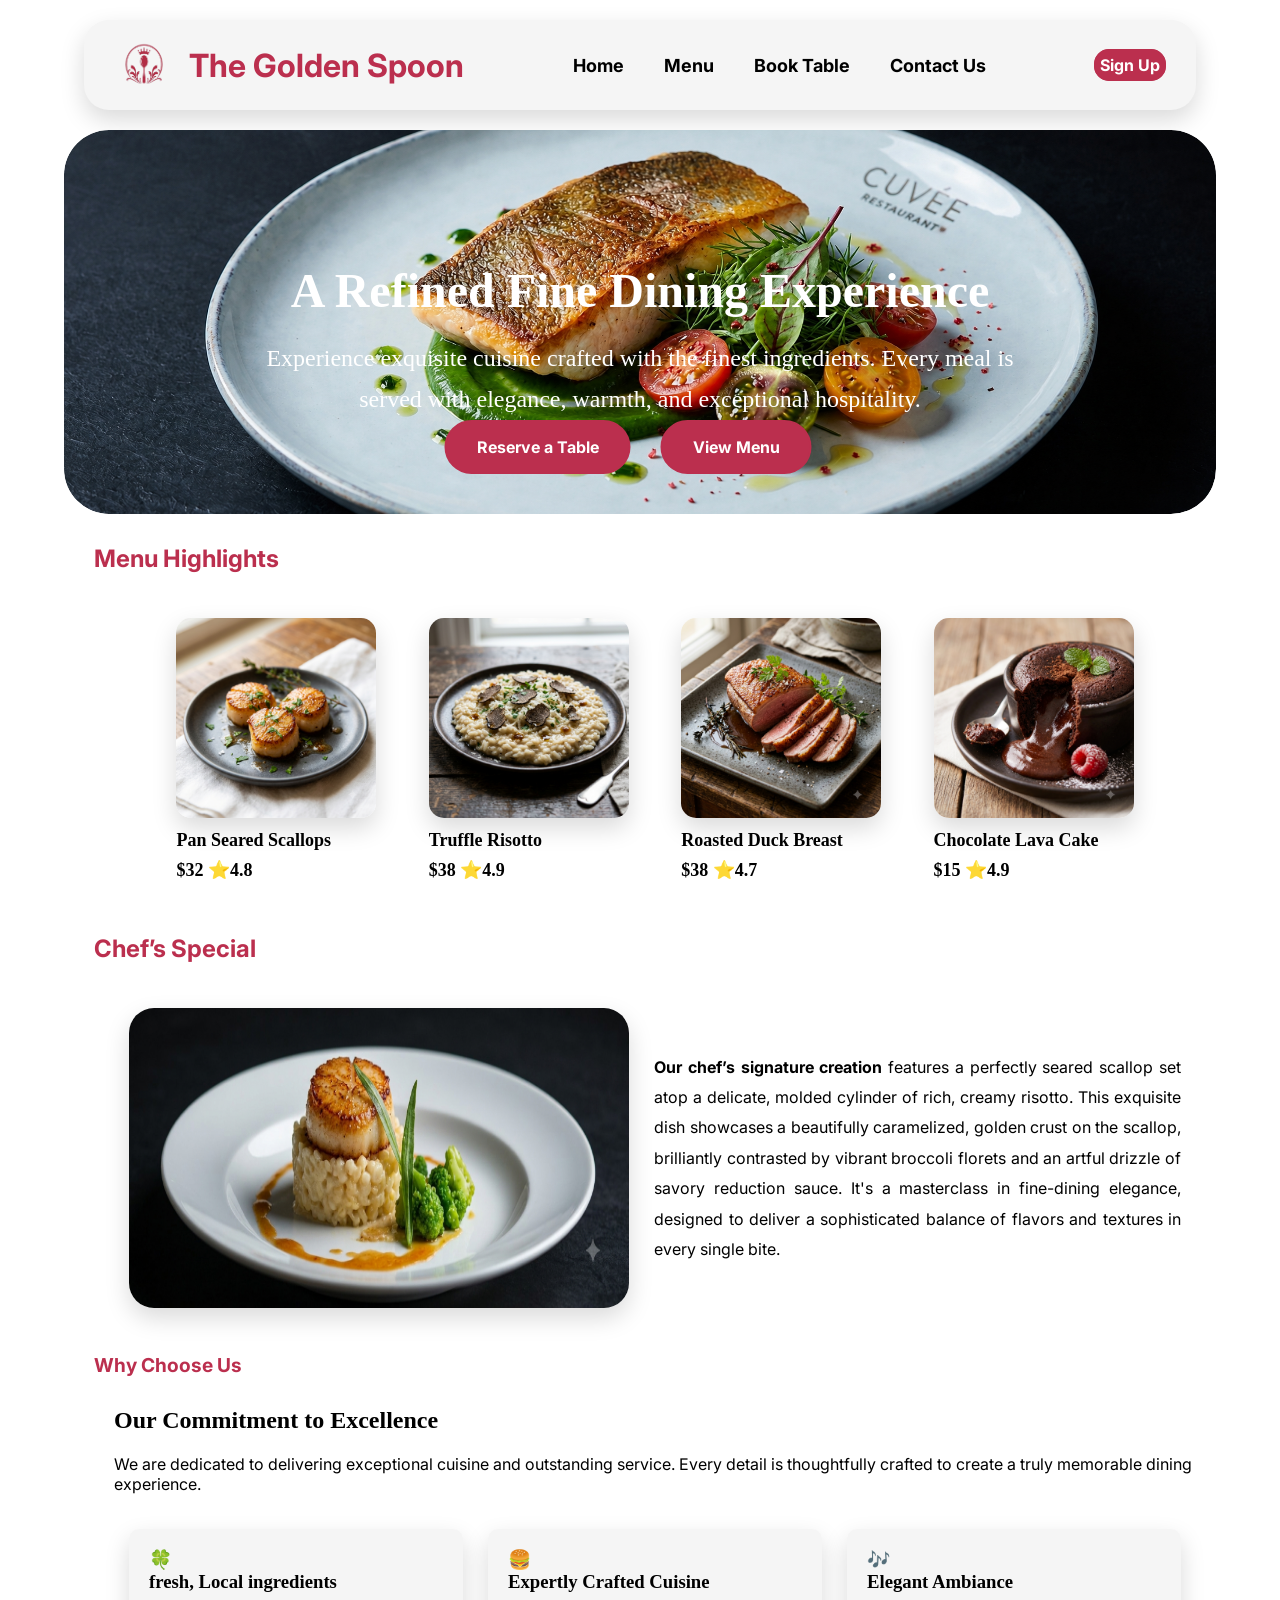
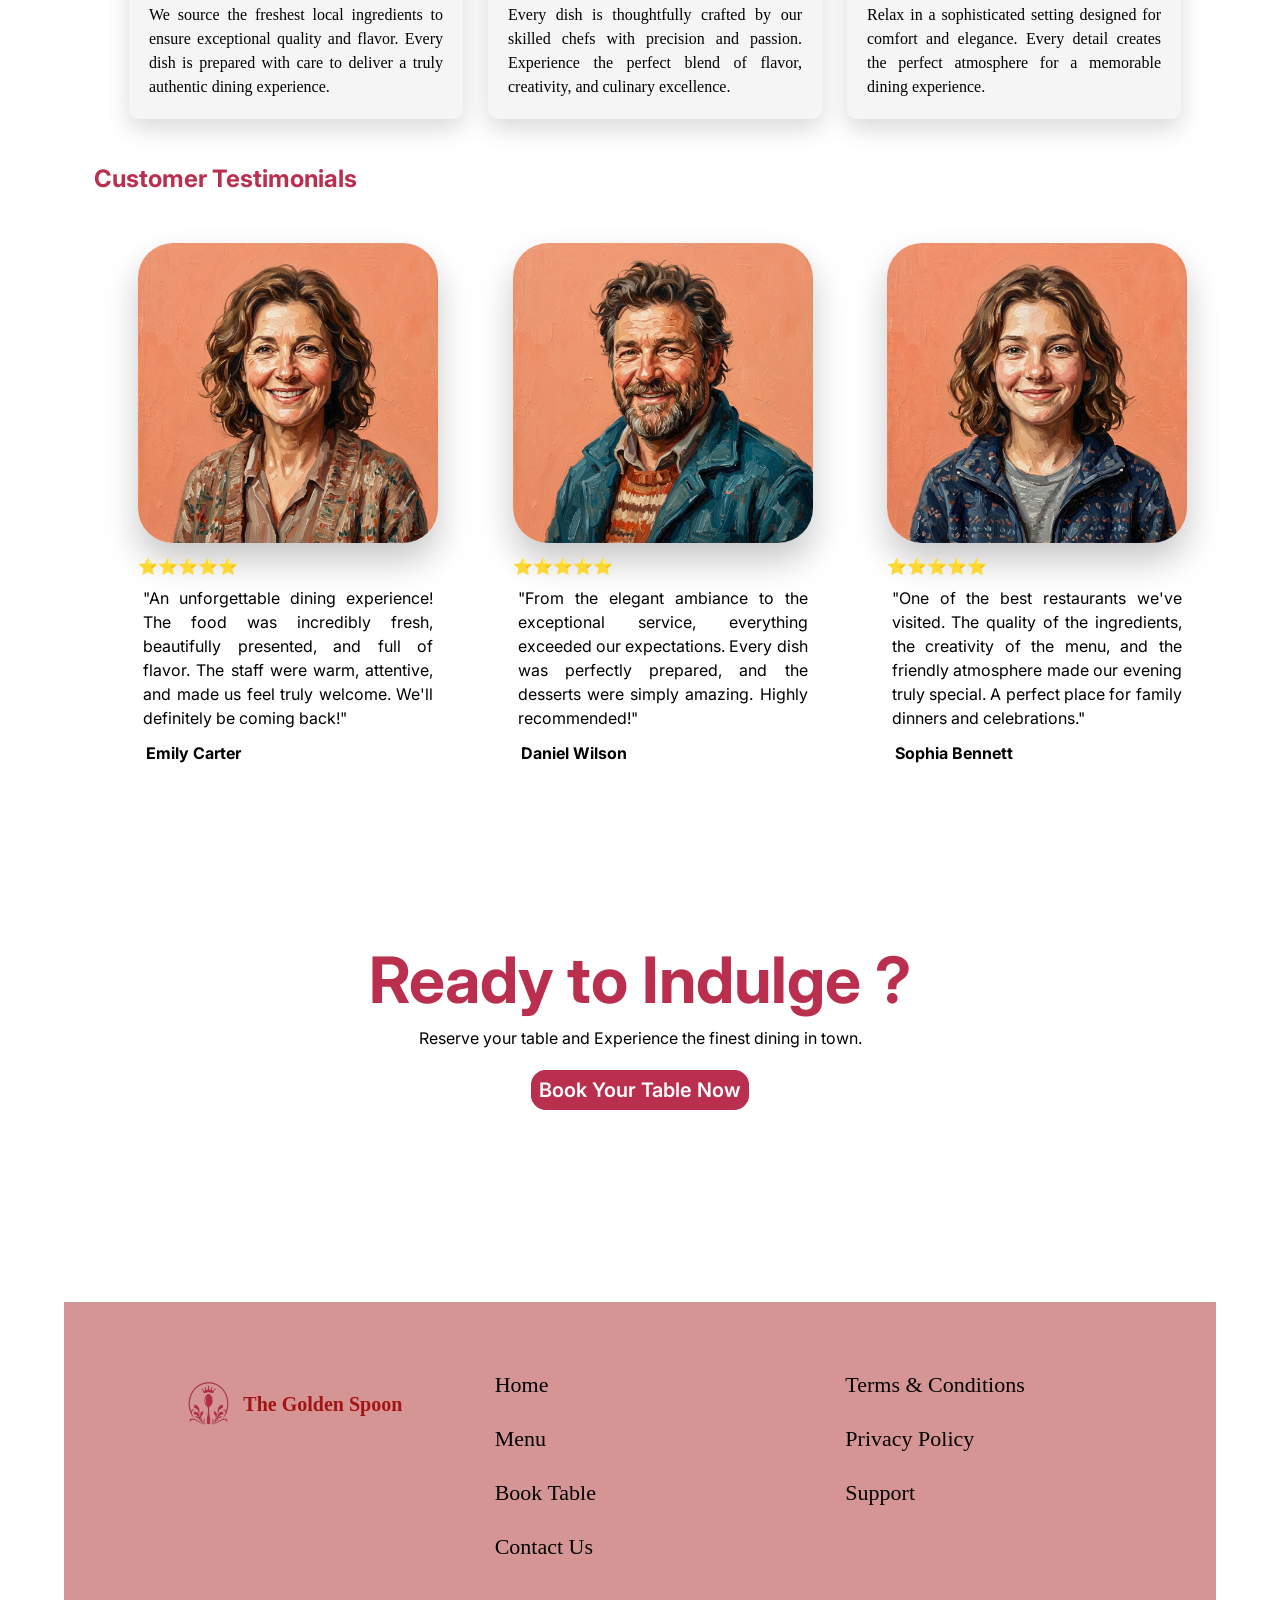
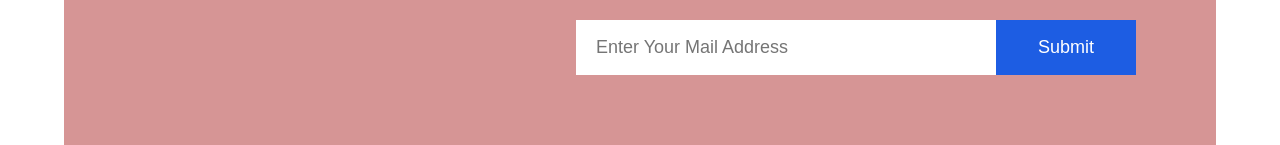
==== index.html @ 753dfe06 "Add files via upload" ====
<!DOCTYPE html>
<html lang="en">

<head>
    <meta charset="UTF-8">
    <meta name="viewport" content="width=device-width, initial-scale=1.0">
    <title>The Golden Spoon Restaurant</title>
    <!-- Tab Icon Link -->
    <link rel="icon" href="./Assessts/Images/IconTab2.png">
    <!-- Contact Page Style Sheet Link -->
    <link rel="stylesheet" href="./Assessts/Css Files/index.css">
</head>

<body>
    <Section>
        <div class="Navigation">
            <div class="logo">
                <img src="./Assessts/Images/Icon_Tab_2removedbg.png" alt="Restaurant icon">
                <h4>The Golden Spoon</h4>
            </div>
            <div class="navlinks">
                <a href="./Index.html">Home</a>
                <a href="./menu.html">Menu</a>
                <a href="./booktable.html">Book Table</a>
                <a href="./contact.html">Contact Us</a>
            </div>
            <div class="signup">
                <a href="./signup.html" id="Sign_up">Sign Up</a>
            </div>
        </div>
    </Section>
    <section>
        <div class="HomeImg">
            <div class="homeimg">
                <img src="/Assessts/Images/homeimagenew.png" alt="Home Screen Big Image">
            </div>
            <div class="homeimgtxt">
                <h1> A Refined Fine Dining Experience</h1>
                <p>Experience exquisite cuisine crafted with the finest ingredients.
                    Every meal is served with elegance, warmth, and exceptional hospitality.
                </p>
            </div>
            <div class="homeimgnav">
                <a href="./booktable.html">Reserve a Table</a>
                <a href="./menu.html">View Menu</a>
            </div>
        </div>
    </section>
    <section>
        <h1 class="menu_h1">Menu Highlights</h1>
        <div class="Menu_Highlights">
            <div class="menu-card">
                <img src="./Assessts/Images/pansearedscallops.png" alt="pan seared scallops">
                <h5>Pan Seared Scallops</h5>
                <h5>$32 ⭐4.8</h5>
            </div>
            <div class="menu-card">
                <img src="./Assessts/Images/trufflrisotto.png" alt="truffle risotto">
                <h5>Truffle Risotto</h5>
                <h5>$38 ⭐4.9</h5>
            </div>
            <div class="menu-card">
                <img src="./Assessts/Images/roastedduckbreast.png" alt="roasted duck breast">
                <h5>Roasted Duck Breast</h5>
                <h5>$38 ⭐4.7</h5>
            </div>
            <div class="menu-card">
                <img src="./Assessts/Images/chocolatelavacake.png" alt="chocolate lava cake">
                <h5>Chocolate Lava Cake</h5>
                <h5>$15 ⭐4.9</h5>
            </div>
        </div>
    </section>
    <section>
        <h1 class="Chef_spl">Chef’s Special</h1>
        <div class="chef_splimg">
            <img src="./Assessts/Images/Chefspl.png" alt="Chef Special Dish">
            <p>
                <b>Our chef’s signature creation </b> features a perfectly seared scallop set atop a delicate, molded
                cylinder
                of rich, creamy risotto. This exquisite dish showcases a beautifully caramelized, golden crust on the
                scallop, brilliantly contrasted by vibrant broccoli florets and an artful drizzle of savory reduction
                sauce. It's a masterclass in fine-dining elegance, designed to deliver a sophisticated balance of
                flavors and textures in every single bite.
            </p>
        </div>
    </section>
    <section>
        <h4 class="whychooseus_h4">Why Choose Us</h4>
        <h1 class="whychooseus_h1">Our Commitment to Excellence</h1>
        <p class="whychooseus_p">
            We are dedicated to delivering exceptional cuisine and outstanding service.
            Every detail is thoughtfully crafted to create a truly memorable dining experience.
        </p>
        <div class="About_Card">
            <div class="card">
                <h3>🍀<br>fresh, Local ingredients</h3>
                <p>
                    We source the freshest local ingredients to ensure exceptional quality and flavor.
                    Every dish is prepared with care to deliver a truly authentic dining experience.
                </p>
            </div>
            <div class="card">
                <h3>🍔<br>Expertly Crafted Cuisine</h3>
                <p>
                    Every dish is thoughtfully crafted by our skilled chefs with precision and passion.
                    Experience the perfect blend of flavor, creativity, and culinary excellence.
                </p>
            </div>
            <div class="card">
                <h3>🎶<br>Elegant Ambiance</h3>
                <p>
                    Relax in a sophisticated setting designed for comfort and elegance.
                    Every detail creates the perfect atmosphere for a memorable dining experience.
                </p>
            </div>
        </div>
    </section>
    <section>
        <h1 class="Cust_h1">Customer Testimonials</h1>
        <div class="Cust_test">
            <div class="Cust">
                <img src="./Assessts/Images/Cust-Women.png" alt="Cust-Women Image">
                <h6>⭐⭐⭐⭐⭐</h6>
                <p>
                    "An unforgettable dining experience! The food was incredibly fresh, beautifully presented, and full
                    of flavor. The staff were warm, attentive, and made us feel truly welcome. We'll definitely be
                    coming back!"
                </p>
                <h5>Emily Carter</h5>
            </div>
            <div class="Cust">
                <img src="./Assessts/Images/Cust-Men.png" alt="Cust-Men Image">
                <h6>⭐⭐⭐⭐⭐</h6>
                <p>
                    "From the elegant ambiance to the exceptional service, everything exceeded our expectations. Every
                    dish was perfectly prepared, and the desserts were simply amazing. Highly recommended!"
                </p>
                <h5>Daniel Wilson</h5>
            </div>
            <div class="Cust">
                <img src="./Assessts/Images/Cust-Teen.png" alt="Cust-Teen Image">
                <h6>⭐⭐⭐⭐⭐</h6>
                <p>
                    "One of the best restaurants we've visited. The quality of the ingredients, the creativity of the
                    menu, and the friendly atmosphere made our evening truly special. A perfect place for family dinners
                    and celebrations."
                </p>
                <h5>Sophia Bennett</h5>
            </div>
        </div>
    </section>
    <section>
        <div class="homebottom">
            <h1>Ready to Indulge ?</h1>
            <p>
                Reserve your table and Experience the finest dining in town.
            </p>
            <a href="./booktable.html">Book Your Table Now</a>
        </div>
    </section>
    <section>
        <div class="homefooter">
            <div class="footercol1">
                <img src="./Assessts/Images/Icon_Tab_2removedbg.png" alt="Bg Removed Logo">
                <h4>The Golden Spoon</h4>
            </div>
            <div class="footercol2">
                <a href="./Index.html">Home</a>
                <a href="./menu.html">Menu</a>
                <a href="./booktable.html">Book Table</a>
                <a href="./contact.html">Contact Us</a>
            </div>
            <div class="footercol3">
                <a href="./terms.html">Terms & Conditions</a>
                <a href="./privacy.html">Privacy Policy</a>
                <a href="./support.html">Support</a>
            </div>
            <div class="footercol4">
                <input type="email" placeholder="Enter Your Mail Address">
                <button name="footerbtnsubmit">Submit</button>
            </div>
        </div>
    </section>
</body>

</html>
---- Assessts/Css Files/index.css ----
/* Navigation H4 Font Import */
@import url('https://fonts.googleapis.com/css2?family=Ubuntu:ital,wght@0,300;0,400;0,500;0,700;1,300;1,400;1,500;1,700&display=swap');

/* Navigation A Font Import  */
@import url('https://fonts.googleapis.com/css2?family=Cinzel:wght@400..900&display=swap');

/* Menu Highlights h1 Font Import  */
@import url('https://fonts.googleapis.com/css2?family=Play:wght@400;700&display=swap');

/* Inter Font Import */
@import url('https://fonts.googleapis.com/css2?family=Inter:ital,opsz,wght@0,14..32,100..900;1,14..32,100..900&display=swap');

* {
    box-sizing: border-box;
    margin: 0;
    padding: 0;
}
body{
    width:90%;
    margin: auto;
}
/* Top Navigation Tab Style */
.Navigation{
    display: flex;
    background-color: whitesmoke;
    justify-content: space-between;
    align-items: center;
    margin: 20px;
    padding: 15px 30px;
    box-shadow: 0 10px 25px rgba(0,0,0,0.15);
    border-radius: 25px;
    transition: all 0.3s ease;
    flex-wrap: wrap;
}
.Navigation:hover{
    transform: translateY(-5px);
    box-shadow: 0 10px 25px rgba(0,0,0,0.35);
}
.logo{
    display: flex;
    align-items: center;
    gap: 15px;
}
.logo img{
    width: 60px;
    height: 60px;
}
.logo h4{
    font-family: "Inter", sans-serif;
    font-size: 32px;
    font-weight: bold;
    color: #BB2F4E;
}
.navlinks{
    display: flex;
    gap: 40px;
}
.navlinks a{
    text-decoration: none;
    color: black;
    font-size: large;
    font-family: "Inter", sans-serif;
    font-weight: bolder
}
.navlinks a:hover{
    color: #BB2F4E;
}
.signup a{
    border: 1px solid #BB2F4E;
    border-radius: 15px;
    padding: 5px;
    color: white;
    background-color: #BB2F4E;
    text-decoration: none;
    font-family: "Inter", sans-serif;
    font-weight: bolder;
}
.signup a:hover{
    background:white;
    color:#BB2F4E;
}
/* 1st Big Image Style */
.HomeImg{
    position: relative;
    width: 100%;
    max-width: 1300px;
    margin: auto;
    overflow: hidden;
    border-radius: 45px;
    animation: fadeUp 1s ease-out;
}
@keyframes fadeUp{
    from{
        opacity: 0;
        transform: translateY(40px);
    }
    to{
        opacity: 1;
        transform: translateY(0);
    }
}
.homeimgtxt{
    position: absolute;
    top: 55%;
    left: 50%;
    transform: translate(-50%, -50%);
    text-align: center;
    width: 70%;
    color: white;
}
.homeimgtxt h1{
    font-size: 3rem;
    margin-bottom: 20px;
}
.homeimgtxt p{
    font-size: 1.5rem;
    line-height: 1.7;
}
.HomeImg img{
    width: 100%;
    display: block;
    border-radius: 45px;
}
.homeimgnav{
    position: absolute;
    bottom: 40px;
    left: 49%;
    transform: translateX(-50%);
    display: flex;
    gap: 30px;
    text-align: center;
}
.homeimgnav a{
    text-decoration: none;
    color: white;
    border: 2px solid #BB2F4E;
    background-color: #BB2F4E;
    padding: 15px 30px;
    border-radius: 50px;
    transition: .3s;
    font-family: "Inter", sans-serif;
    font-weight: bolder;
}
.homeimgnav a:hover{
    background-color: white;
    color:#BB2F4E;
}
/* Menu Highlights Tab Style */
.menu_h1{
    margin: 30px;
    font-family: "Inter", sans-serif;
    font-weight: bolder;
    color: #BB2F4E;
}
.Menu_Highlights{
    display: flex;
    margin: 20px;
    margin-left: 50px;
    padding: 15px;
    gap: 5px;
    flex-wrap: wrap;
    justify-content: space-evenly;
}
.Menu_Highlights img{
    height: 200px;
    width: 200px;
    border-radius: 15px;
    box-shadow: 0 10px 25px rgba(0,0,0,0.15);
}
.menu-card h5{
    margin: 8px 0;
    font-size: 18px;
}
.menu-card:hover{
    transform: translateY(-8px);
}
.menu-card{
    transition: 0.3s ease;
}
/* Chef's Special Tab Style */
.chef_splimg{
    display: flex;
    margin: 20px;
    margin-left: 50px;
    padding: 15px;
    gap: 25px;
    align-items: center;
}
.chef_splimg img{
    transition: transform .4s ease, box-shadow .4s ease;
}
.chef_splimg img:hover{
    transform: scale(1.05);
    box-shadow: 0 12px 30px rgba(0,0,0,0.25);
}
.chef_splimg img{
    height: 300px;
    width: 500px;
    border-radius: 25px;
    box-shadow: 0 10px 25px rgba(0,0,0,0.15);
    animation: slideLeft 1s ease-out;
}
@keyframes slideLeft{
    from{
        opacity:0;
        transform:translateX(-80px);
    }
    to{
        opacity:1;
        transform:translateX(0);
    }
}

@keyframes slideRight{
    from{
        opacity:0;
        transform:translateX(80px);
    }
    to{
        opacity:1;
        transform:translateX(0);
    }
}
.Chef_spl{
    margin: 30px;
    font-family: "Inter", sans-serif;
    font-weight: bolder;
    color: #BB2F4E;
}
.chef_splimg p{
    font-family: "Inter", sans-serif;
    line-height: 1.9;
    align-items: center;
    text-align: justify;
}

/* Why We Choose Us Section Css */
.About_Card{
    display: flex;
    margin: 20px;
    margin-left: 50px;
    padding: 15px;
    gap: 25px;
    justify-content: space-evenly;
    
}
.card{
    width: 350px;
    padding: 20px;
    background-color: whitesmoke;
    box-shadow: 0 10px 25px rgba(0,0,0,0.15);
    border-radius: 10px;
    transition: transform 0.4s ease, box-shadow 0.4s ease;
    /* Animation */
    opacity: 0;
    transform: translateY(40px);
    animation: fadeUp 0.8s ease forwards;
}
/* Fade Up Animation */
@keyframes fadeUp{
    from{
        opacity: 0;
        transform: translateY(40px);
    }
    to{
        opacity: 1;
        transform: translateY(0);
    }
}
.card:hover{
    transform: translateY(-10px) scale(1.03);
    box-shadow: 0 18px 35px rgba(0,0,0,0.22);
}
/* Delay each card */
.card:nth-child(1){
    animation-delay: 0.2s;
}
.card:nth-child(2){
    animation-delay: 0.4s;
}
.card:nth-child(3){
    animation-delay: 0.6s;
}
.card p{
    line-height: 1.5;
    text-align: justify;
}
.card h3{
    padding-bottom: 10px;
}
.whychooseus_h4{
    margin: 30px;
    font-family: "Inter", sans-serif;
    font-weight: bolder;
    color: #BB2F4E;
    font-size: larger;
}
.whychooseus_h1{
    margin: 20px;
    margin-left: 50px;
}
.whychooseus_p{
    margin: 20px;
    margin-left: 50px;
    font-family: "Inter", sans-serif;
    font-size: medium;
}
.whychooseus_h4,
.whychooseus_h1,
.whychooseus_p{
    opacity: 0;
    animation: fadeText 1s ease forwards;
}

.whychooseus_h1{
    animation-delay: 0.2s;
}

.whychooseus_p{
    animation-delay: 0.4s;
}

@keyframes fadeText{
    from{
        opacity: 0;
        transform: translateY(20px);
    }
    to{
        opacity: 1;
        transform: translateY(0);
    }
}
/* Customer Testimonials Tab Style */
.Cust_h1{
    margin: 30px;
    font-family: "Inter", sans-serif;
    font-weight: bolder;
    color: #BB2F4E;
}
.Cust_test{
    display: flex;
    padding: 15px;
    gap: 10px;
    justify-content: space-evenly;
}
.Cust{
    margin: 5px;
    margin-left: 50px;
    width: 300px;
}
.Cust img{
    width: 300px;
    height: 300px;
    border-radius: 35px;
    box-shadow: 0 18px 35px rgba(0,0,0,0.22) ;
}
.Cust p{
    font-family: "Inter", sans-serif;
    font-size: medium;
    line-height: 1.5;
    text-align: justify;
    padding: 5px;
}
.Cust h5{
    font-family: "Inter", sans-serif;
    font-size: medium;
    padding-top: 5px;
    padding: 8px;
}
.Cust h6{
    font-size: medium;
    padding-top: 10px;
    padding-bottom: 5px;
}

/* home bottom css style */
.homebottom{
    margin-top: 150px;
    text-align: center;
}
.homebottom h1{
    font-family: "Inter", sans-serif;
    font-size: 4rem;
    font-weight: bolder;
    color: #BB2F4E;
    margin-bottom: 10px;
}
.homebottom p{
    margin-top: 5px;
    font-family: "Inter", sans-serif;
    font-size: 1rem;
    margin-bottom: 30px;
}
.homebottom a{ 
    text-decoration: none;
    border: 0.5px solid#BB2F4E;
    border-radius: 15px;
    background-color: #BB2F4E;
    color: white;
    font-family:"Inter", sans-serif;
    font-size: 20px;
    font-weight: 600;
    padding: 7px;
}
.homebottom a:hover{
    background-color: whitesmoke;
    color: #BB2F4E;
}

/* Footer Section Css Tab Style */

.homefooter{
    width: 100%;
    background: #d69595;
    margin-top: 200px;
    padding: 70px 80px;
    display: flex;
    justify-content: space-between;
    align-items: flex-start;
    flex-wrap: wrap;
    gap: 60px;
    box-sizing: border-box;
}

.footercol1{
    display: flex;
    justify-content: center;
    align-items: center;
    gap:2px;
    flex: 1;
    min-width: 230px;
}

.footercol1 img{
    width: 65px;
}

.footercol1 h4{
    font-size: 20px;
    color: #a21414;
    font-weight: 600;
    font-family: serif;
}

.footercol2,
.footercol3{
    display: flex;
    flex-direction: column;
    gap: 28px;
    flex: 1;
    min-width: 170px;
}

.footercol2 a,
.footercol3 a{
    text-decoration: none;
    color: #000;
    font-size: 22px;
    font-weight: 500;
    transition: .3s;
}

.footercol2 a:hover,
.footercol3 a:hover{
    color: white;
}
.footercol4{
    flex: 1.4;
    display: flex;
    align-items: center;
    justify-content: flex-end;
    min-width: 380px;
}

.footercol4 input{
    width: 420px;
    height: 55px;
    border: none;
    outline: none;
    padding: 0 20px;
    font-size: 18px;
    background: #fff;
}

.footercol4 button{
    width: 140px;
    height: 55px;
    border: none;
    background: #1d5de3;
    color: white;
    font-size: 18px;
    cursor: pointer;
    transition: .3s;
}

.footercol4 button:hover{
    color: #003cb8;
    background-color: white;
}


/* Media Query For Navigations Section */

/* Mobile Small (320px) */

@media (max-width:320px){

    .Navigation{
        width:80%;
        margin:10px auto;
        padding:18px 12px;
        box-sizing:border-box;

        display:flex;
        flex-direction:column;
        align-items:center;
        justify-content:center;
        gap:20px;
        flex-wrap:nowrap;
    }

    .logo{
        width:100%;
        display:flex;
        flex-direction:column;
        align-items:center;
        justify-content:center;
        text-align:center;
        gap:10px;
    }

    .logo img{
        width:50px;
        height:50px;
    }

    .logo h4{
        font-size:22px;
    }

    .navlinks{
        width:100%;
        display:flex;
        flex-direction:column;
        align-items:center;
        gap:18px;
    }

    .navlinks a{
        width:100%;
        text-align:center;
        font-size:16px;
    }

    .signup{
        width:100%;
        display:flex;
        justify-content:center;
    }

}

/* Mobile Medium (375px) */

@media (min-width:321px) and (max-width:375px){

    .Navigation{
        width:80%;
        margin:12px auto;
        padding:20px 15px;
        box-sizing:border-box;

        display:flex;
        flex-direction:column;
        align-items:center;
        justify-content:center;
        gap:20px;
        flex-wrap:nowrap;
    }

    .logo{
        width:100%;
        display:flex;
        flex-direction:column;
        align-items:center;
        justify-content:center;
        text-align:center;
        gap:10px;
    }

    .logo img{
        width:50px;
        height:50px;
    }

    .logo h4{
        font-size:24px;
    }

    .navlinks{
        width:100%;
        display:flex;
        flex-direction:column;
        align-items:center;
        gap:18px;
    }

    .navlinks a{
        width:100%;
        text-align:center;
        font-size:17px;
    }

    .signup{
        width:100%;
        display:flex;
        justify-content:center;
    }

}

/* Mobile Large (425px) */

@media (min-width:376px) and (max-width:425px){

    .Navigation{
        width:80%;
        margin:15px auto;
        padding:22px 18px;
        box-sizing:border-box;

        display:flex;
        flex-direction:column;
        align-items:center;
        justify-content:center;
        gap:20px;
        flex-wrap:nowrap;
    }

    .logo{
        width:100%;
        display:flex;
        flex-direction:column;
        align-items:center;
        justify-content:center;
        text-align:center;
        gap:10px;
    }

    .logo img{
        width:60px;
        height:60px;
    }

    .logo h4{
        font-size:26px;
    }

    .navlinks{
        width:100%;
        display:flex;
        flex-direction:column;
        align-items:center;
        gap:18px;
    }

    .navlinks a{
        width:100%;
        text-align:center;
        font-size:18px;
    }

    .signup{
        width:100%;
        display:flex;
        justify-content:center;
    }

}

/* Tablet (426px - 768px) */

@media (min-width:426px) and (max-width:768px){

    .Navigation{
        width:80%;
        margin:20px auto;
        padding:20px 25px;
        box-sizing:border-box;

        display:grid;
        grid-template-columns:1fr auto;
        grid-template-areas:
            "logo signup"
            "nav nav";

        align-items:center;
        row-gap:25px;
    }

    .logo{
        grid-area:logo;
        display:flex;
        align-items:center;
        gap:12px;
    }

    .logo img{
        width:55px;
        height:55px;
    }

    .logo h4{
        font-size:26px;
    }

    .navlinks{
        grid-area:nav;
        display:flex;
        justify-content:center;
        align-items:center;
        gap:30px;
        flex-wrap:wrap;
    }

    .navlinks a{
        font-size:17px;
    }

    .signup{
        grid-area:signup;
        display:flex;
        justify-content:flex-end;
        align-items:center;
    }

    .signup a{
        padding:8px 16px;
        font-size:16px;
    }

}

/* Laptop Large (1440px) */
@media (min-width:1441px) and (max-width:2559px){

    .Navigation{
        width:90%;
        margin:25px auto;
        padding:22px 45px;
    }

    .logo{
        gap:18px;
    }

    .logo img{
        width:75px;
        height:75px;
    }

    .logo h4{
        font-size:38px;
    }

    .navlinks{
        gap:55px;
    }

    .navlinks a{
        font-size:21px;
    }

    .signup a{
        padding:10px 18px;
        font-size:18px;
    }

}

/* 4K (2560px & Above) */

@media (min-width:2560px){

    .Navigation{
        width:90%;
        margin:40px auto;
        padding:35px 70px;
        border-radius:35px;
    }

    .logo{
        gap:25px;
    }

    .logo img{
        width:110px;
        height:110px;
    }

    .logo h4{
        font-size:52px;
    }

    .navlinks{
        gap:90px;
    }

    .navlinks a{
        font-size:30px;
    }

    .signup a{
        padding:16px 30px;
        font-size:26px;
        border-radius:18px;
    }

}

/* Media Query For Home Title big Image Section */

/* Mobile Small (320px) */
@media (max-width:320px){

    .HomeImg{
        width:80%;
        height:320px;
        border-radius:20px;
    }

    .HomeImg img{
        width:100%;
        height:320px;
        object-fit:cover;
        border-radius:20px;
    }

    .homeimgtxt{
        width:90%;
        top:42%;
    }

    .homeimgtxt h1{
        font-size:1.3rem;
        margin-bottom:10px;
    }

    .homeimgtxt p{
        font-size:0.75rem;
        line-height:1.5;
    }

    .homeimgnav{
        width:100%;
        left:50%;
        bottom:35px;
        transform:translateX(-50%);
        display:flex;
        flex-direction:column;
        align-items:center;
        gap:10px;
    }

    .homeimgnav a{
        width:70%;
        text-align:center;
        padding:10px;
        font-size:12px;
    }

}

/* Mobile Medium (375px) */

@media (min-width:321px) and (max-width:375px){

    .HomeImg{
        width:80%;
        height:360px;
    }

    .HomeImg img{
        height:360px;
        object-fit:cover;
    }

    .homeimgtxt{
        width:85%;
        top:42%;
    }

    .homeimgtxt h1{
        font-size:1.6rem;
    }

    .homeimgtxt p{
        font-size:0.9rem;
        line-height:1.5;
    }

    .homeimgnav{
        width:100%;
        left:50%;
        bottom:40px;
        transform:translateX(-50%);
        display:flex;
        flex-direction:column;
        align-items:center;
        gap:12px;
    }

    .homeimgnav a{
        width:65%;
        text-align:center;
        padding:12px;
        font-size:13px;
    }

}
/* Mobile Large (425px) */
@media (min-width:376px) and (max-width:425px){

    .HomeImg{
        width:80%;
        height:400px;
    }

    .HomeImg img{
        height:400px;
        object-fit:cover;
    }

    .homeimgtxt{
        width:82%;
        top:42%;
    }

    .homeimgtxt h1{
        font-size:1.8rem;
    }

    .homeimgtxt p{
        font-size:1rem;
        line-height:1.0;
    }

    .homeimgnav{
        width:100%;
        left:50%;
        bottom:45px;
        transform:translateX(-50%);
        display:flex;
        flex-direction:column;
        align-items:center;
        gap:15px;
    }

    .homeimgnav a{
        width:60%;
        text-align:center;
        padding:12px;
        font-size:14px;
    }

}

/* Tablet (426px–768px) */

@media (min-width:426px) and (max-width:768px){

    .HomeImg{
        width:80%;
        height:500px;
        border-radius:30px;
    }

    .HomeImg img{
        width:100%;
        height:500px;
        object-fit:cover;
        border-radius:30px;
    }

    .homeimgtxt{
        width:75%;
        top:42%;
    }

    .homeimgtxt h1{
        font-size:2.2rem;
        margin-bottom:15px;
    }

    .homeimgtxt p{
        font-size:1.15rem;
        line-height:1.6;
    }

    .homeimgnav{
        width:100%;
        left:50%;
        bottom:50px;
        transform:translateX(-50%);
        display:flex;
        justify-content:center;
        gap:20px;
    }

    .homeimgnav a{
        padding:12px 24px;
        font-size:15px;
    }

}
/* Large Desktop (1441px–2559px) */
@media (min-width:1441px) and (max-width:2559px){

    .HomeImg{
        max-width:1600px;
        height:850px;
    }

    .HomeImg img{
        width:100%;
        height:850px;
        object-fit:cover;
    }

    .homeimgtxt{
        width:70%;
        top:48%;
    }

    .homeimgtxt h1{
        font-size:4rem;
        margin-bottom:25px;
    }

    .homeimgtxt p{
        font-size:2rem;
        line-height:1.8;
    }

    .homeimgnav{
        bottom:70px;
        gap:35px;
    }

    .homeimgnav a{
        padding:18px 36px;
        font-size:20px;
    }

}

/* 4K (2560px and above) */

@media (min-width:2560px){

    .HomeImg{
        max-width:2200px;
        height:1100px;
    }

    .HomeImg img{
        width:100%;
        height:1100px;
        object-fit:cover;
    }

    .homeimgtxt{
        width:65%;
        top:48%;
    }

    .homeimgtxt h1{
        font-size:5.5rem;
        margin-bottom:30px;
    }

    .homeimgtxt p{
        font-size:2.5rem;
        line-height:1.8;
    }

    .homeimgnav{
        bottom:90px;
        gap:45px;
    }

    .homeimgnav a{
        padding:22px 45px;
        font-size:26px;
    }

}

/* Media Query for Menu Highlights Tab */

/* Mobile Small (320px */
@media (max-width:320px){

    .menu_h1{
        text-align:center;
        font-size:28px;
        margin:25px 0;
    }

    .Menu_Highlights{
        display:flex;
        flex-direction:column;
        align-items:center;
        justify-content:center;
        width:80%;
        margin:20px auto;
        padding:0;
        gap:25px;
    }

    .Menu_Highlights img{
        width:220px;
        height:220px;
    }

    .menu-card{
        text-align:center;
    }

    .menu-card h5{
        font-size:16px;
    }

}

/* Mobile Medium (375px) */

@media (min-width:321px) and (max-width:375px){

    .menu_h1{
        text-align:center;
        font-size:30px;
        margin:30px 0;
    }

    .Menu_Highlights{
        display:flex;
        flex-direction:column;
        align-items:center;
        justify-content:center;
        width:80%;
        margin:20px auto;
        padding:0;
        gap:30px;
    }

    .Menu_Highlights img{
        width:240px;
        height:240px;
    }

    .menu-card{
        text-align:center;
    }

    .menu-card h5{
        font-size:18px;
    }

}

/* Mobile Large (425px) */

@media (min-width:376px) and (max-width:425px){

    .menu_h1{
        text-align:center;
        font-size:32px;
        margin:30px 0;
    }

    .Menu_Highlights{
        display:flex;
        flex-direction:column;
        align-items:center;
        justify-content:center;
        width:80%;
        margin:20px auto;
        padding:0;
        gap:35px;
    }

    .Menu_Highlights img{
        width:260px;
        height:260px;
    }

    .menu-card{
        text-align:center;
    }

    .menu-card h5{
        font-size:19px;
    }

}

/* Tablet (426px - 768px) */

@media (min-width:426px) and (max-width:768px){

    .menu_h1{
        text-align:center;
        font-size:36px;
        margin:35px 0;
    }

    .Menu_Highlights{
        display:grid;
        grid-template-columns:repeat(2,1fr);
        justify-items:center;
        width:80%;
        margin:30px auto;
        padding:0;
        gap:35px;
    }

    .Menu_Highlights img{
        width:250px;
        height:250px;
    }

    .menu-card{
        text-align:center;
    }

    .menu-card h5{
        font-size:20px;
    }

}

/* Large Desktop (1441px - 2559px) */

@media (min-width:1441px) and (max-width:2559px){

    .menu_h1{
        font-size:48px;
        margin:40px;
    }

    .Menu_Highlights{
        gap:40px;
    }

    .Menu_Highlights img{
        width:280px;
        height:280px;
    }

    .menu-card h5{
        font-size:24px;
    }

}

/* 4K (2560px and Above) */

@media (min-width:2560px){

    .menu_h1{
        font-size:64px;
        margin:60px;
    }

    .Menu_Highlights{
        gap:70px;
    }

    .Menu_Highlights img{
        width:400px;
        height:400px;
    }

    .menu-card h5{
        font-size:30px;
    }

}
/* Media Query for Chef's Special */

/* Mobile Small (320px) */
@media (max-width:320px){

    .Chef_spl{
        text-align:center;
        font-size:28px;
        margin:25px 0;
    }

    .chef_splimg{
        display:flex;
        flex-direction:column;
        align-items:center;
        width:80%;
        margin:20px auto;
        padding:0;
        gap:20px;
    }

    .chef_splimg img{
        width:100%;
        height:220px;
        object-fit:cover;
    }

    .chef_splimg p{
        font-size:15px;
        line-height:1.7;
        text-align:justify;
    }

}

/* Mobile Medium (375px) */
@media (min-width:321px) and (max-width:375px){

    .Chef_spl{
        text-align:center;
        font-size:30px;
        margin:30px 0;
    }

    .chef_splimg{
        display:flex;
        flex-direction:column;
        align-items:center;
        width:80%;
        margin:20px auto;
        padding:0;
        gap:22px;
    }

    .chef_splimg img{
        width:100%;
        height:250px;
        object-fit:cover;
    }

    .chef_splimg p{
        font-size:16px;
        line-height:1.8;
        text-align:justify;
    }

}
/* Mobile Large (425px) */
@media (min-width:376px) and (max-width:425px){

    .Chef_spl{
        text-align:center;
        font-size:32px;
        margin:30px 0;
    }

    .chef_splimg{
        display:flex;
        flex-direction:column;
        align-items:center;
        width:80%;
        margin:20px auto;
        padding:0;
        gap:25px;
    }

    .chef_splimg img{
        width:100%;
        height:280px;
        object-fit:cover;
    }

    .chef_splimg p{
        font-size:17px;
        line-height:1.8;
        text-align:justify;
    }

}
/* Tablet (426px - 768px) */

@media (min-width:426px) and (max-width:768px){

    .Chef_spl{
        text-align:left;
        font-size:36px;
        margin:35px 40px;
    }

    .chef_splimg{
        display:flex;
        flex-direction:column;
        align-items:center;
        width:80%;
        margin:20px auto;
        padding:0;
        gap:30px;
    }

    .chef_splimg img{
        width:100%;
        height:380px;
        object-fit:cover;
    }

    .chef_splimg p{
        font-size:18px;
        line-height:1.9;
        text-align:justify;
    }

}

/* Large Desktop (1441px - 2559px) */
@media (min-width:1441px) and (max-width:2559px){

    .Chef_spl{
        font-size:48px;
        margin:40px;
    }

    .chef_splimg{
        gap:40px;
    }

    .chef_splimg img{
        width:650px;
        height:400px;
    }

    .chef_splimg p{
        font-size:22px;
        line-height:2;
    }

}

/* 4K (2560px and Above) */
@media (min-width:2560px){

    .Chef_spl{
        font-size:64px;
        margin:60px;
    }

    .chef_splimg{
        gap:60px;
    }

    .chef_splimg img{
        width:900px;
        height:550px;
    }

    .chef_splimg p{
        font-size:30px;
        line-height:2.2;
    }

}

/* Media Query for Why We Choose Us Section */

/* Mobile Small (320px) */

@media (max-width:320px){

    .whychooseus_h4{
        margin:25px 20px 15px;
        font-size:18px;
    }

    .whychooseus_h1{
        margin:0 20px 15px;
        font-size:28px;
    }

    .whychooseus_p{
        margin:0 20px 25px;
        font-size:15px;
        line-height:1.6;
    }

    .About_Card{
        display:flex;
        flex-direction:column;
        align-items:center;
        width:80%;
        margin:20px auto;
        padding:0;
        gap:25px;
    }

    .card{
        width:100%;
    }

    .card h3{
        font-size:20px;
    }

    .card p{
        font-size:15px;
    }

}

/* Mobile Medium (375px) */

@media (min-width:321px) and (max-width:375px){

    .whychooseus_h4{
        margin:30px 25px 15px;
        font-size:20px;
    }

    .whychooseus_h1{
        margin:0 25px 15px;
        font-size:32px;
    }

    .whychooseus_p{
        margin:0 25px 30px;
        font-size:16px;
        line-height:1.7;
    }

    .About_Card{
        display:flex;
        flex-direction:column;
        align-items:center;
        width:80%;
        margin:20px auto;
        padding:0;
        gap:30px;
    }

    .card{
        width:100%;
    }

    .card h3{
        font-size:22px;
    }

    .card p{
        font-size:16px;
    }

}

/* Mobile Large (425px) */

@media (min-width:376px) and (max-width:425px){

    .whychooseus_h4{
        margin:30px;
        font-size:22px;
    }

    .whychooseus_h1{
        margin:0 30px 15px;
        font-size:34px;
    }

    .whychooseus_p{
        margin:0 30px 30px;
        font-size:17px;
        line-height:1.8;
    }

    .About_Card{
        display:flex;
        flex-direction:column;
        align-items:center;
        width:80%;
        margin:20px auto;
        padding:0;
        gap:35px;
    }

    .card{
        width:100%;
    }

    .card h3{
        font-size:24px;
    }

    .card p{
        font-size:17px;
    }

}

/* Tablet (426px - 768px) */

@media (min-width:426px) and (max-width:768px){

    .whychooseus_h4{
        margin:30px;
        font-size:24px;
    }

    .whychooseus_h1{
        margin:20px 30px;
        font-size:38px;
    }

    .whychooseus_p{
        margin:20px 30px;
        font-size:18px;
        line-height:1.8;
    }

    .About_Card{
        display:flex;
        flex-direction:column;
        align-items:center;
        width:80%;
        margin:30px auto;
        padding:0;
        gap:35px;
    }

    .card{
        width:100%;
    }

    .card h3{
        font-size:26px;
    }

    .card p{
        font-size:18px;
    }

}

/* Large Desktop (1441px - 2559px) */

@media (min-width:1441px) and (max-width:2559px){

    .whychooseus_h4{
        font-size:28px;
    }

    .whychooseus_h1{
        font-size:52px;
    }

    .whychooseus_p{
        font-size:22px;
        line-height:1.8;
    }

    .About_Card{
        gap:40px;
    }

    .card{
        width:420px;
        padding:30px;
    }

    .card h3{
        font-size:28px;
    }

    .card p{
        font-size:20px;
        line-height:1.8;
    }

}

/* 4K (2560px and Above) */

@media (min-width:2560px){

    .whychooseus_h4{
        font-size:38px;
    }

    .whychooseus_h1{
        font-size:72px;
    }

    .whychooseus_p{
        font-size:30px;
        line-height:2;
    }

    .About_Card{
        gap:70px;
    }

    .card{
        width:600px;
        padding:40px;
    }

    .card h3{
        font-size:36px;
    }

    .card p{
        font-size:26px;
        line-height:2;
    }

}

/* Media Query for Customer Testimonials */

/* Mobile Small (320px) */

@media (max-width:320px){

    .Cust_h1{
        text-align:center;
        font-size:28px;
        margin:25px 0;
    }

    .Cust_test{
        display:flex;
        flex-direction:column;
        align-items:center;
        width:80%;
        margin:20px auto;
        padding:0;
        gap:30px;
    }

    .Cust{
        width:100%;
        margin:0;
        text-align:center;
    }

    .Cust img{
        width:220px;
        height:220px;
    }

    .Cust p{
        font-size:15px;
        line-height:1.7;
    }

    .Cust h5,
    .Cust h6{
        font-size:16px;
    }

}
/* Mobile Medium (375px) */

@media (min-width:321px) and (max-width:375px){

    .Cust_h1{
        text-align:center;
        font-size:30px;
        margin:30px 0;
    }

    .Cust_test{
        display:flex;
        flex-direction:column;
        align-items:center;
        width:80%;
        margin:20px auto;
        padding:0;
        gap:35px;
    }

    .Cust{
        width:100%;
        margin:0;
        text-align:center;
    }

    .Cust img{
        width:240px;
        height:240px;
    }

    .Cust p{
        font-size:16px;
        line-height:1.8;
    }

    .Cust h5,
    .Cust h6{
        font-size:17px;
    }

}

/* Mobile Large (425px) */

@media (min-width:376px) and (max-width:425px){

    .Cust_h1{
        text-align:center;
        font-size:32px;
        margin:30px 0;
    }

    .Cust_test{
        display:flex;
        flex-direction:column;
        align-items:center;
        width:80%;
        margin:20px auto;
        padding:0;
        gap:40px;
    }

    .Cust{
        width:100%;
        margin:0;
        text-align:center;
    }

    .Cust img{
        width:260px;
        height:260px;
    }

    .Cust p{
        font-size:17px;
        line-height:1.8;
    }

    .Cust h5,
    .Cust h6{
        font-size:18px;
    }

}

/* Tablet (426px - 768px) */

@media (min-width:426px) and (max-width:768px){

    .Cust_h1{
        margin:30px;
        font-size:36px;
    }

    .Cust_test{
        display:flex;
        flex-direction:column;
        align-items:center;
        width:80%;
        margin:20px auto;
        padding:0;
        gap:40px;
    }

    .Cust{
        width:100%;
        margin:0;
        text-align:center;
    }

    .Cust img{
        width:320px;
        height:320px;
    }

    .Cust p{
        font-size:18px;
        line-height:1.9;
    }

    .Cust h5,
    .Cust h6{
        font-size:20px;
    }

}

/* Large Desktop (1441px - 2559px) */

@media (min-width:1441px) and (max-width:2559px){

    .Cust_h1{
        font-size:48px;
    }

    .Cust{
        width:380px;
    }

    .Cust img{
        width:380px;
        height:380px;
    }

    .Cust p{
        font-size:20px;
        line-height:1.8;
    }

    .Cust h5,
    .Cust h6{
        font-size:22px;
    }

}

/* 4K (2560px and Above) */

@media (min-width:2560px){

    .Cust_h1{
        font-size:64px;
    }

    .Cust_test{
        gap:60px;
    }

    .Cust{
        width:520px;
    }

    .Cust img{
        width:520px;
        height:520px;
    }

    .Cust p{
        font-size:28px;
        line-height:2;
    }

    .Cust h5,
    .Cust h6{
        font-size:30px;
    }

}

/* media query for home bottom */

/* Mobile Medium (325px) */

@media (max-width:320px){

    .homebottom{
        margin-top:80px;
        padding:0 20px;
    }

    .homebottom h1{
        font-size:2rem;
        margin-bottom:10px;
    }

    .homebottom p{
        font-size:0.9rem;
        line-height:1.6;
        margin-bottom:25px;
    }

    .homebottom a{
        font-size:14px;
        padding:10px 18px;
    }

}

/* Mobile Medium (375px) */

@media (min-width:321px) and (max-width:375px){

    .homebottom{
        margin-top:90px;
        padding:0 25px;
    }

    .homebottom h1{
        font-size:2.4rem;
    }

    .homebottom p{
        font-size:1rem;
        line-height:1.7;
        margin-bottom:28px;
    }

    .homebottom a{
        font-size:15px;
        padding:11px 20px;
    }

}

/* Mobile Large (425px) */

@media (min-width:376px) and (max-width:425px){

    .homebottom{
        margin-top:100px;
        padding:0 30px;
    }

    .homebottom h1{
        font-size:2.7rem;
    }

    .homebottom p{
        font-size:1.05rem;
        line-height:1.7;
        margin-bottom:30px;
    }

    .homebottom a{
        font-size:16px;
        padding:12px 22px;
    }

}

/* Tablet (426px - 768px) */

@media (min-width:426px) and (max-width:768px){

    .homebottom{
        margin-top:120px;
    }

    .homebottom h1{
        font-size:3.2rem;
    }

    .homebottom p{
        font-size:1.2rem;
        line-height:1.8;
        margin-bottom:32px;
    }

    .homebottom a{
        font-size:18px;
        padding:12px 24px;
    }

}

/* Large Desktop (1441px - 2559px) */

@media (min-width:1441px) and (max-width:2559px){

    .homebottom{
        margin-top:180px;
    }

    .homebottom h1{
        font-size:5rem;
    }

    .homebottom p{
        font-size:1.5rem;
        margin-bottom:40px;
    }

    .homebottom a{
        font-size:24px;
        padding:12px 28px;
    }

}

/* 4K (2560px and Above) */

@media (min-width:2560px){

    .homebottom{
        margin-top:250px;
    }

    .homebottom h1{
        font-size:7rem;
    }

    .homebottom p{
        font-size:2rem;
        margin-bottom:50px;
    }

    .homebottom a{
        font-size:32px;
        padding:18px 40px;
        border-radius:20px;
    }

}


/* media Query for  Footer Section*/

/* Mobile Small (320px) */

@media (max-width:320px){

    .homefooter{
        width:100%;
        padding:40px 20px;
        margin-top:100px;

        display:flex;
        flex-direction:column;
        align-items:center;
        gap:30px;
        text-align:center;
    }

    .footercol1,
    .footercol2,
    .footercol3,
    .footercol4{
        width:100%;
        min-width:0;
        justify-content:center;
        align-items:center;
    }

    .footercol1 img{
        width:55px;
    }

    .footercol1 h4{
        font-size:18px;
    }

    .footercol2,
    .footercol3{
        gap:18px;
    }

    .footercol2 a,
    .footercol3 a{
        font-size:18px;
    }

    .footercol4{
        flex-direction:column;
        gap:12px;
    }

    .footercol4 input{
        width:100%;
        height:45px;
        font-size:15px;
    }

    .footercol4 button{
        width:100%;
        height:45px;
        font-size:15px;
    }

}

/* Mobile Medium (375px) */

@media (min-width:321px) and (max-width:375px){

    .homefooter{
        padding:45px 25px;
        margin-top:120px;

        display:flex;
        flex-direction:column;
        align-items:center;
        gap:35px;
        text-align:center;
    }

    .footercol1,
    .footercol2,
    .footercol3,
    .footercol4{
        width:100%;
        min-width:0;
        justify-content:center;
        align-items:center;
    }

    .footercol1 img{
        width:60px;
    }

    .footercol1 h4{
        font-size:20px;
    }

    .footercol2 a,
    .footercol3 a{
        font-size:20px;
    }

    .footercol4{
        flex-direction:column;
        gap:15px;
    }

    .footercol4 input,
    .footercol4 button{
        width:100%;
        height:48px;
    }

}

/* Mobile Large (425px) */

@media (min-width:376px) and (max-width:425px){

    .homefooter{
        padding:50px 30px;
        margin-top:130px;

        display:flex;
        flex-direction:column;
        align-items:center;
        gap:40px;
        text-align:center;
    }

    .footercol1,
    .footercol2,
    .footercol3,
    .footercol4{
        width:100%;
        min-width:0;
        justify-content:center;
        align-items:center;
    }

    .footercol1 img{
        width:65px;
    }

    .footercol1 h4{
        font-size:22px;
    }

    .footercol2 a,
    .footercol3 a{
        font-size:21px;
    }

    .footercol4{
        flex-direction:column;
        gap:15px;
    }

    .footercol4 input,
    .footercol4 button{
        width:100%;
        height:50px;
    }

}

/* Tablet (426px - 768px) */

@media (min-width:426px) and (max-width:768px){

    .homefooter{
        padding:60px 40px;
        margin-top:150px;

        display:grid;
        grid-template-columns:1fr;
        row-gap:35px;
        justify-items:center;
        text-align:center;
    }

    .footercol1{
        justify-content:center;
        align-items:center;
        width:100%;
    }

    .footercol2,
    .footercol3{
        align-items:center;
        gap:20px;
        width:100%;
    }

    .footercol2 a,
    .footercol3 a{
        font-size:22px;
    }

    .footercol4{
        width:100%;
        min-width:0;
        display:flex;
        justify-content:center;
    }

    .footercol4 input{
        width:70%;
        height:50px;
    }

    .footercol4 button{
        width:120px;
        height:50px;
    }

}

/* Large Desktop (1441px - 2559px) */

@media (min-width:1441px) and (max-width:2559px){

    .homefooter{
        padding:90px 120px;
        gap:80px;
    }

    .footercol1 img{
        width:85px;
    }

    .footercol1 h4{
        font-size:30px;
    }

    .footercol2 a,
    .footercol3 a{
        font-size:28px;
    }

    .footercol4 input{
        width:520px;
        height:65px;
        font-size:22px;
    }

    .footercol4 button{
        width:170px;
        height:65px;
        font-size:22px;
    }

}

/* 4K (2560px and Above) */
@media (min-width:2560px){

    .homefooter{
        padding:120px 180px;
        gap:100px;
    }

    .footercol1 img{
        width:120px;
    }

    .footercol1 h4{
        font-size:42px;
    }

    .footercol2 a,
    .footercol3 a{
        font-size:36px;
    }

    .footercol4 input{
        width:700px;
        height:85px;
        font-size:30px;
    }

    .footercol4 button{
        width:220px;
        height:85px;
        font-size:30px;
    }

}
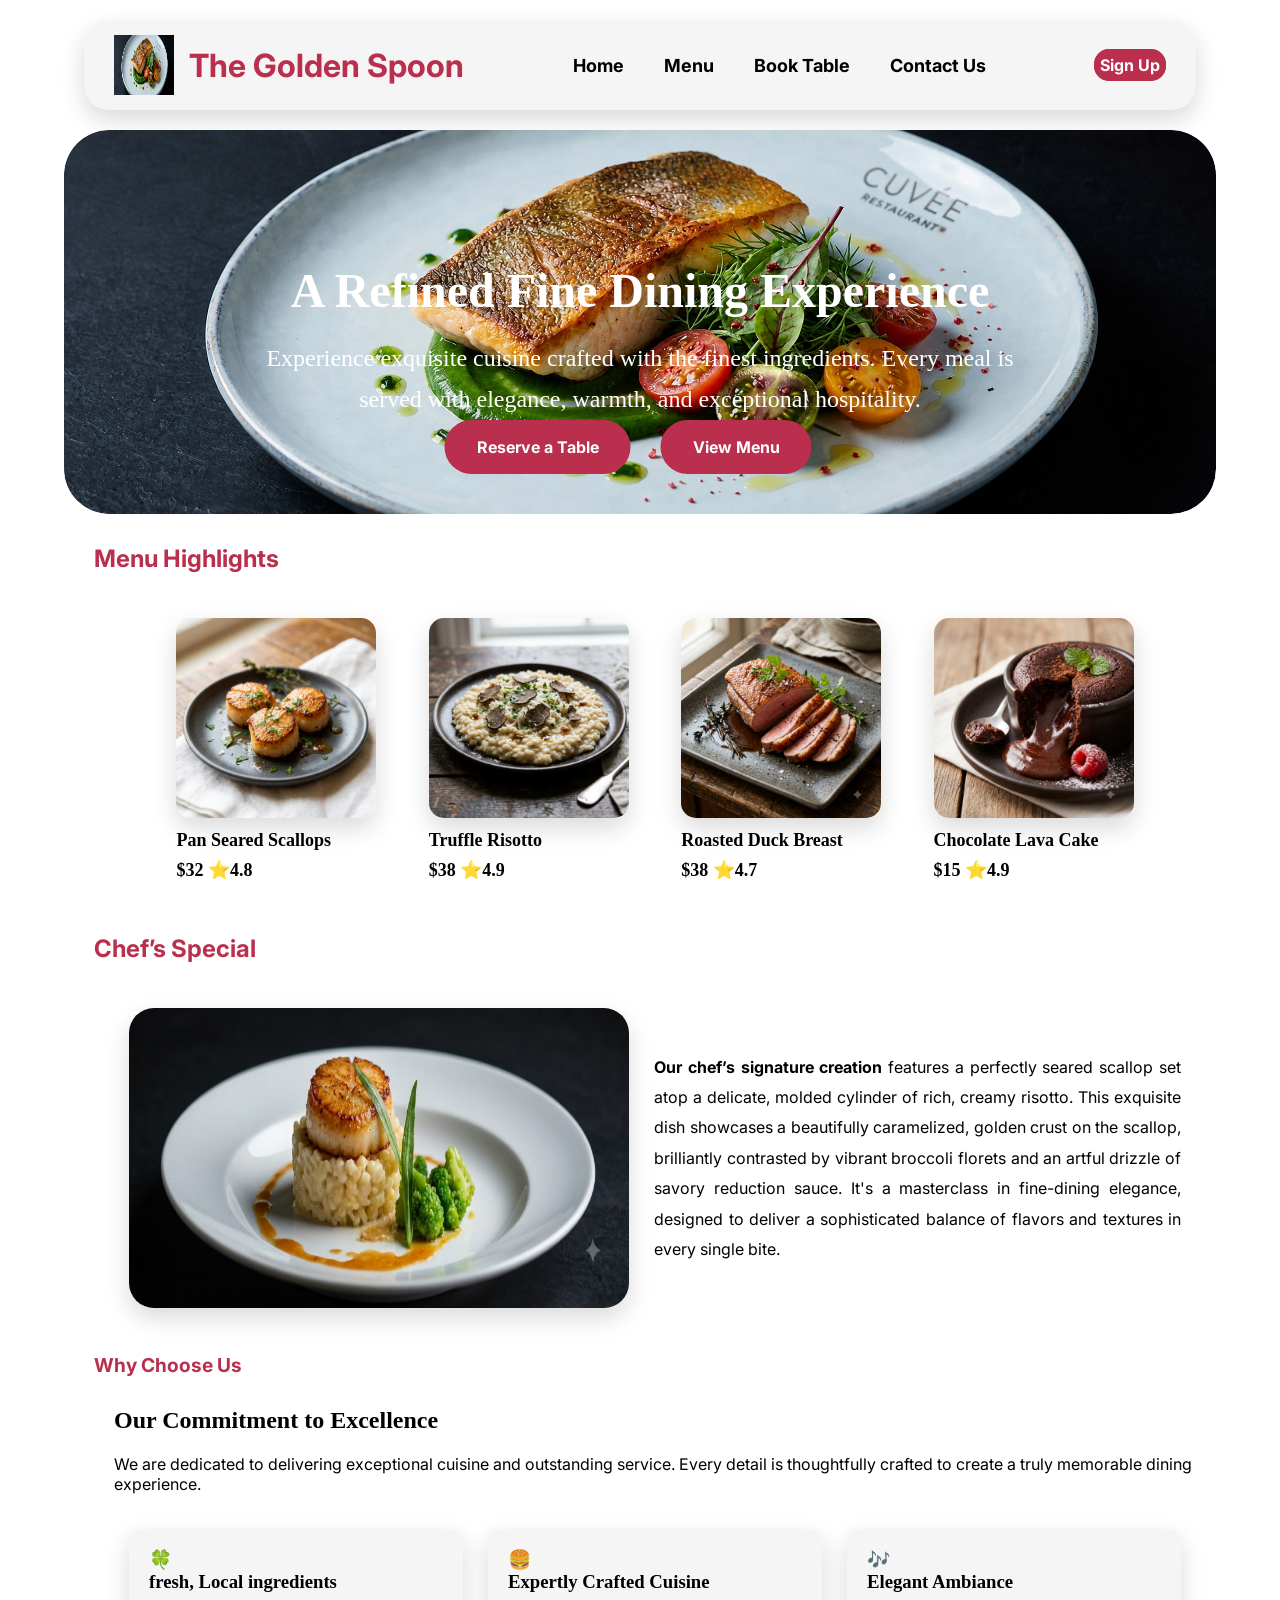
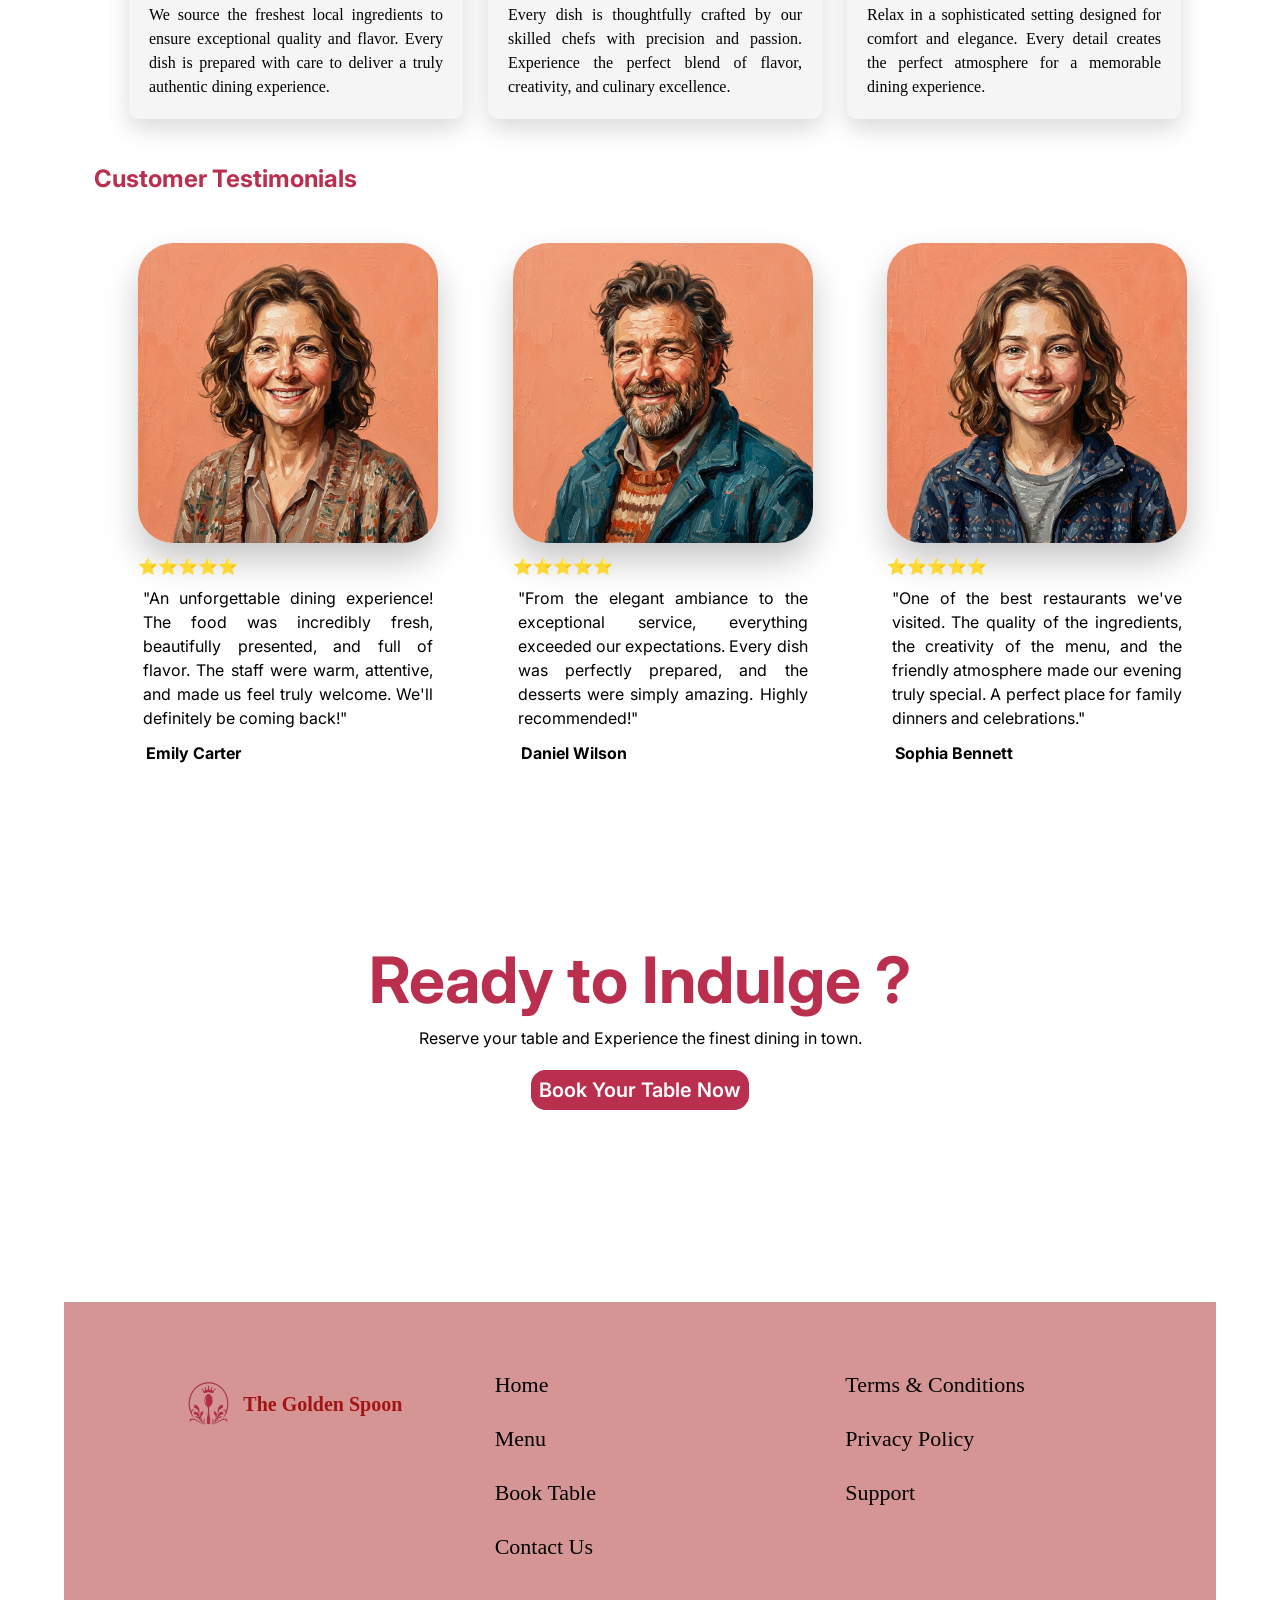
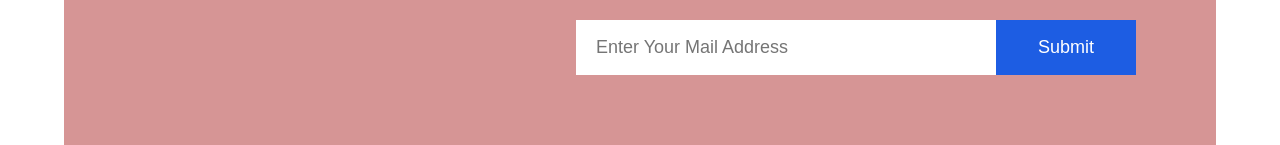
==== commit 871477a9: "Fix HTML formatting and structure" ====
--- a/index.html
+++ b/index.html
@@ -15,11 +15,11 @@
     <Section>
         <div class="Navigation">
             <div class="logo">
-                <img src="./Assessts/Images/Icon_Tab_2removedbg.png" alt="Restaurant icon">
+                <img src="Assessts/Images/homeimagenew.png" alt="Restaurant icon">
                 <h4>The Golden Spoon</h4>
             </div>
             <div class="navlinks">
-                <a href="./Index.html">Home</a>
+                <a href="./index.html">Home</a>
                 <a href="./menu.html">Menu</a>
                 <a href="./booktable.html">Book Table</a>
                 <a href="./contact.html">Contact Us</a>
@@ -32,7 +32,7 @@
     <section>
         <div class="HomeImg">
             <div class="homeimg">
-                <img src="/Assessts/Images/homeimagenew.png" alt="Home Screen Big Image">
+                <img src="./Assessts/Images/homeimagenew.png" alt="Home Screen Big Image">
             </div>
             <div class="homeimgtxt">
                 <h1> A Refined Fine Dining Experience</h1>
@@ -184,4 +184,4 @@
     </section>
 </body>
 
-</html>+</html>
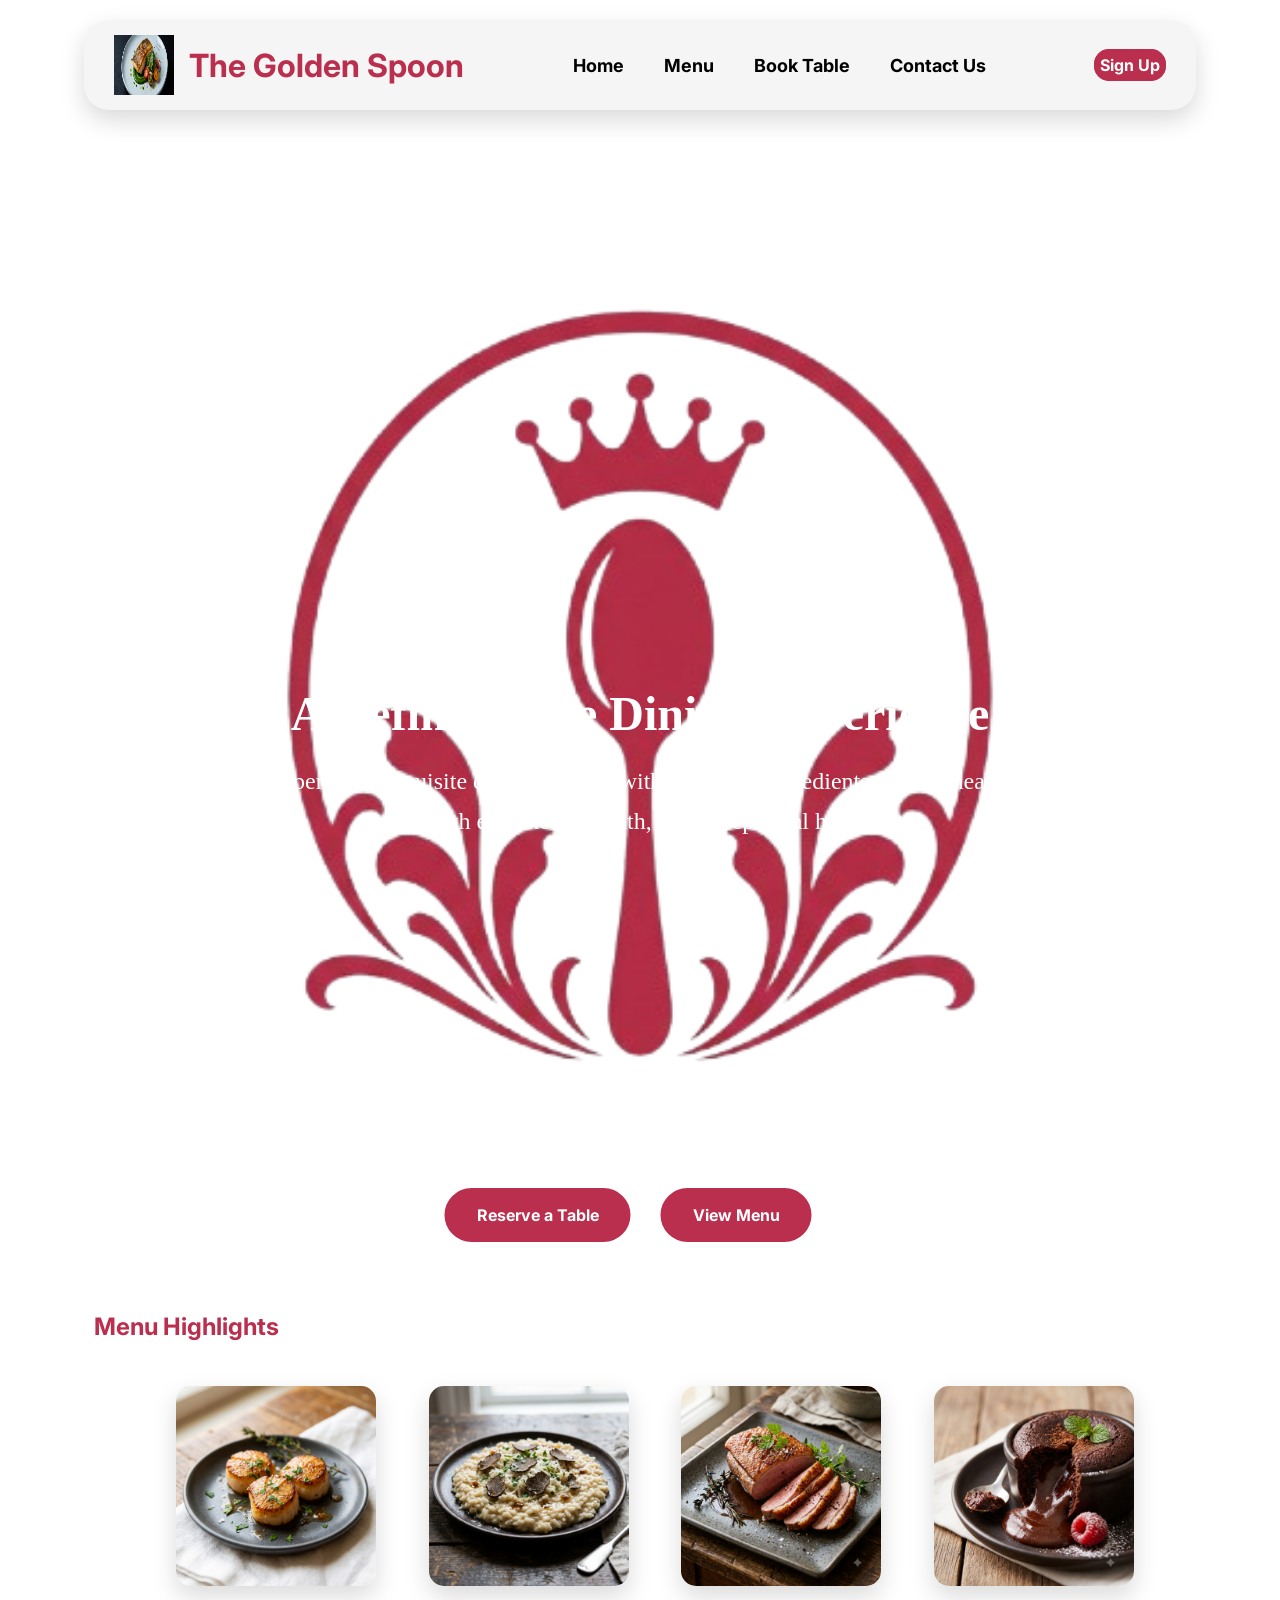
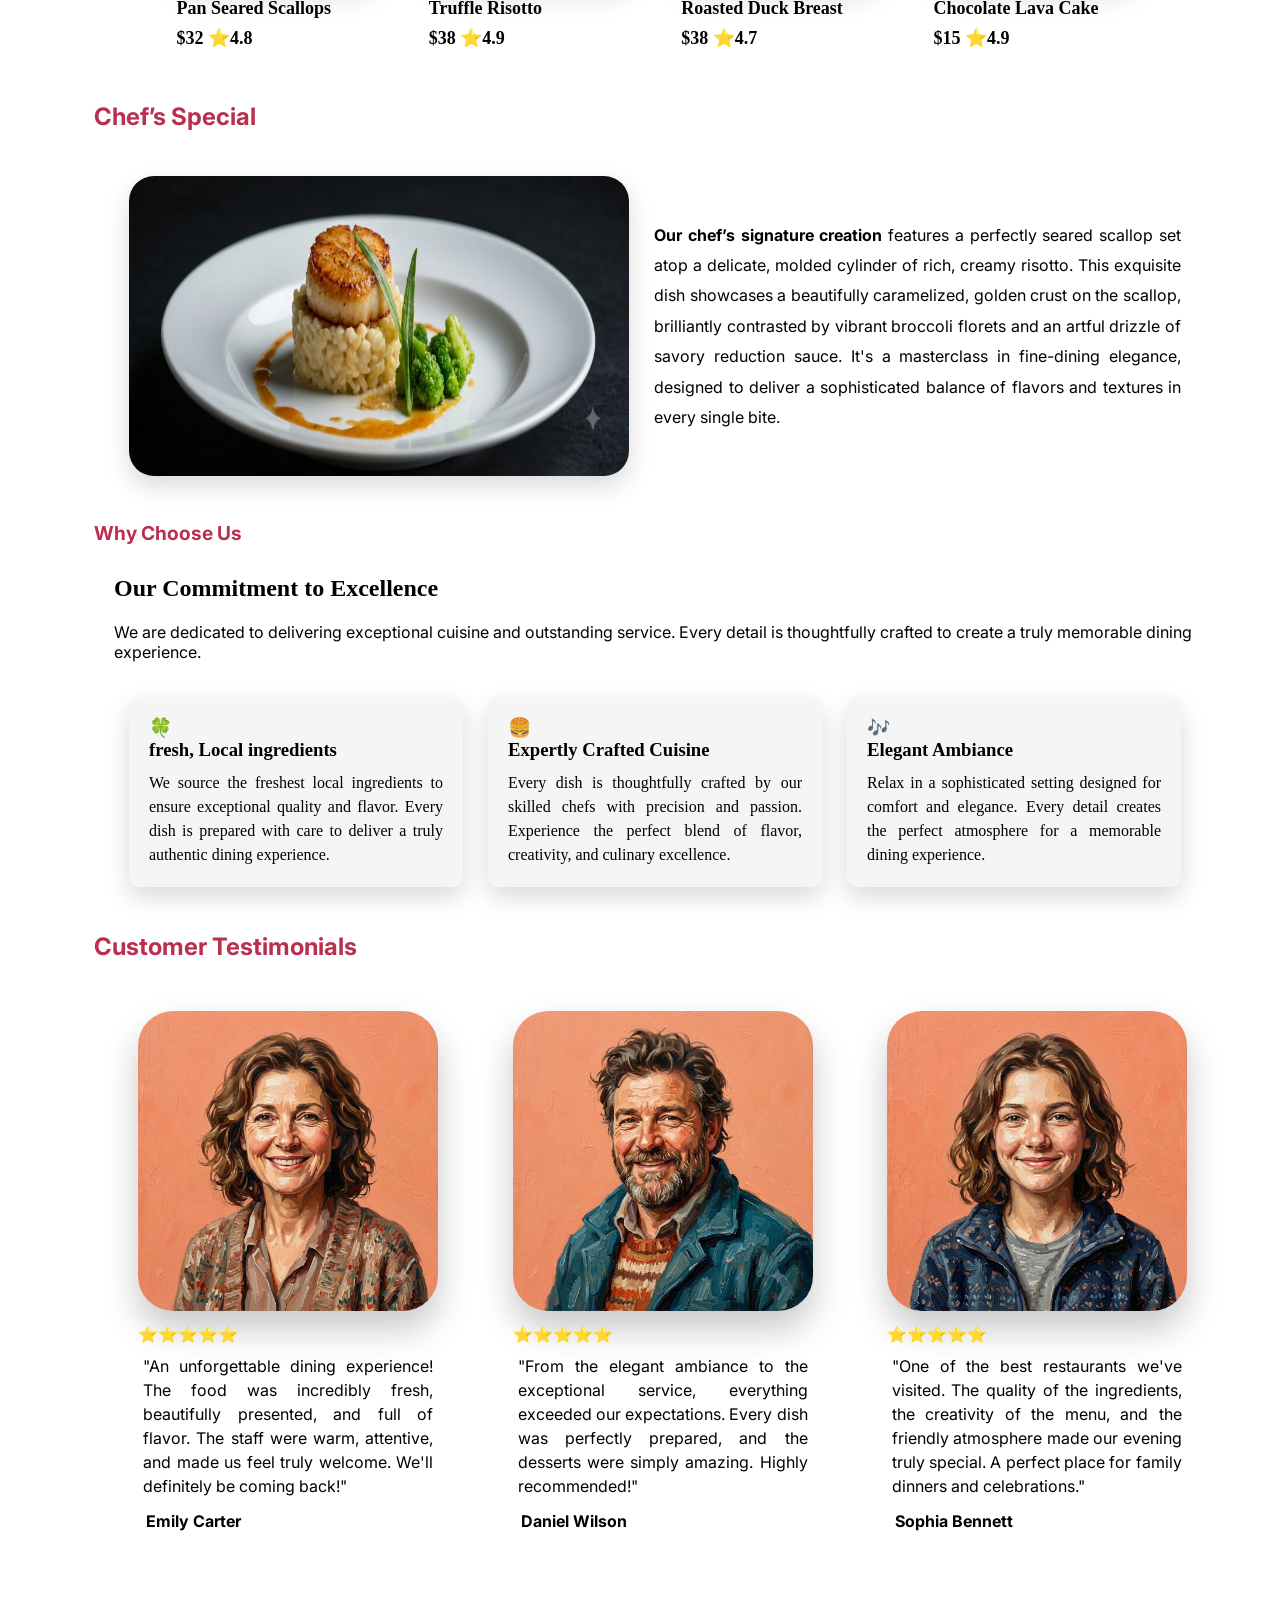
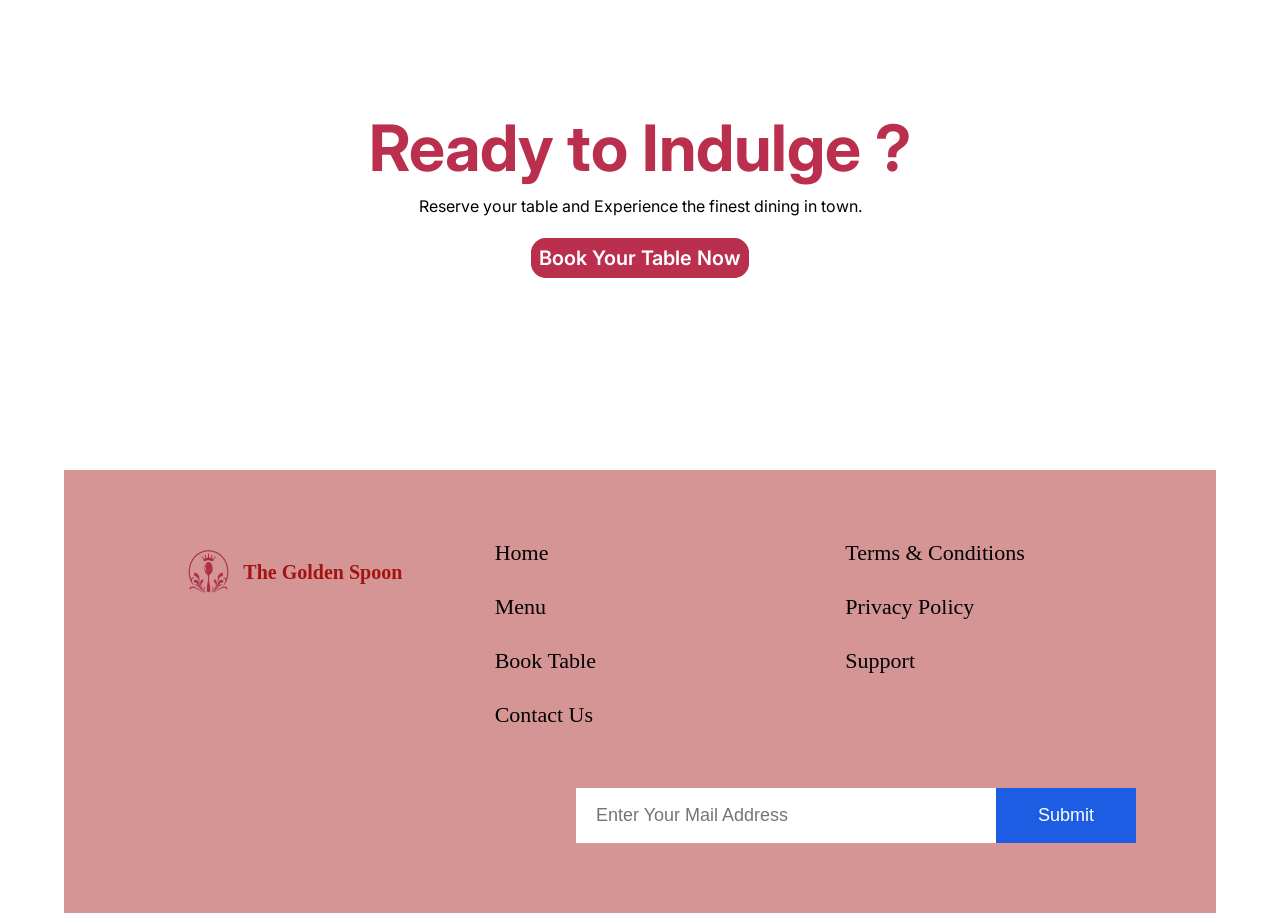
==== commit cd137a94: "Fix HTML formatting and structure" ====
--- a/index.html
+++ b/index.html
@@ -32,7 +32,7 @@
     <section>
         <div class="HomeImg">
             <div class="homeimg">
-                <img src="./Assessts/Images/homeimagenew.png" alt="Home Screen Big Image">
+                <img src="./Assessts/Images/Icon_Tab_2removedbg.png" alt="Home Screen Big Image">
             </div>
             <div class="homeimgtxt">
                 <h1> A Refined Fine Dining Experience</h1>
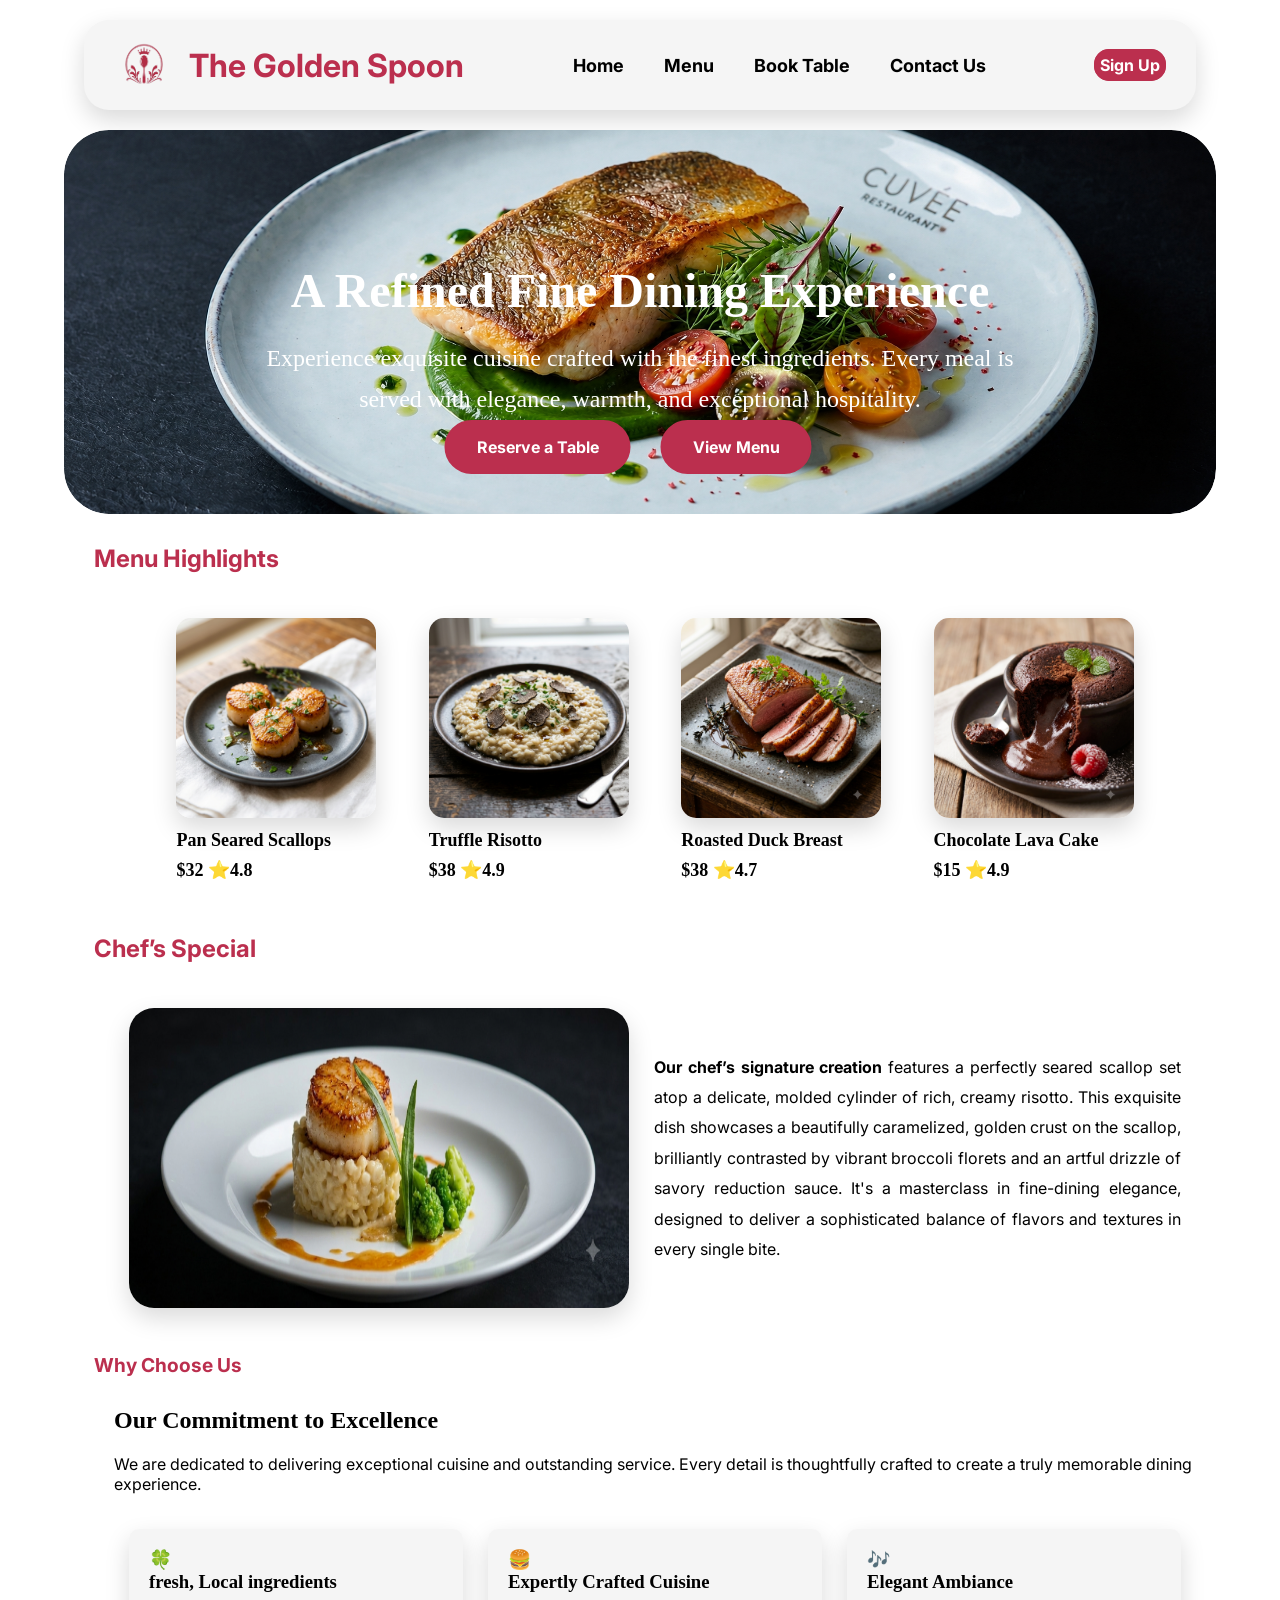
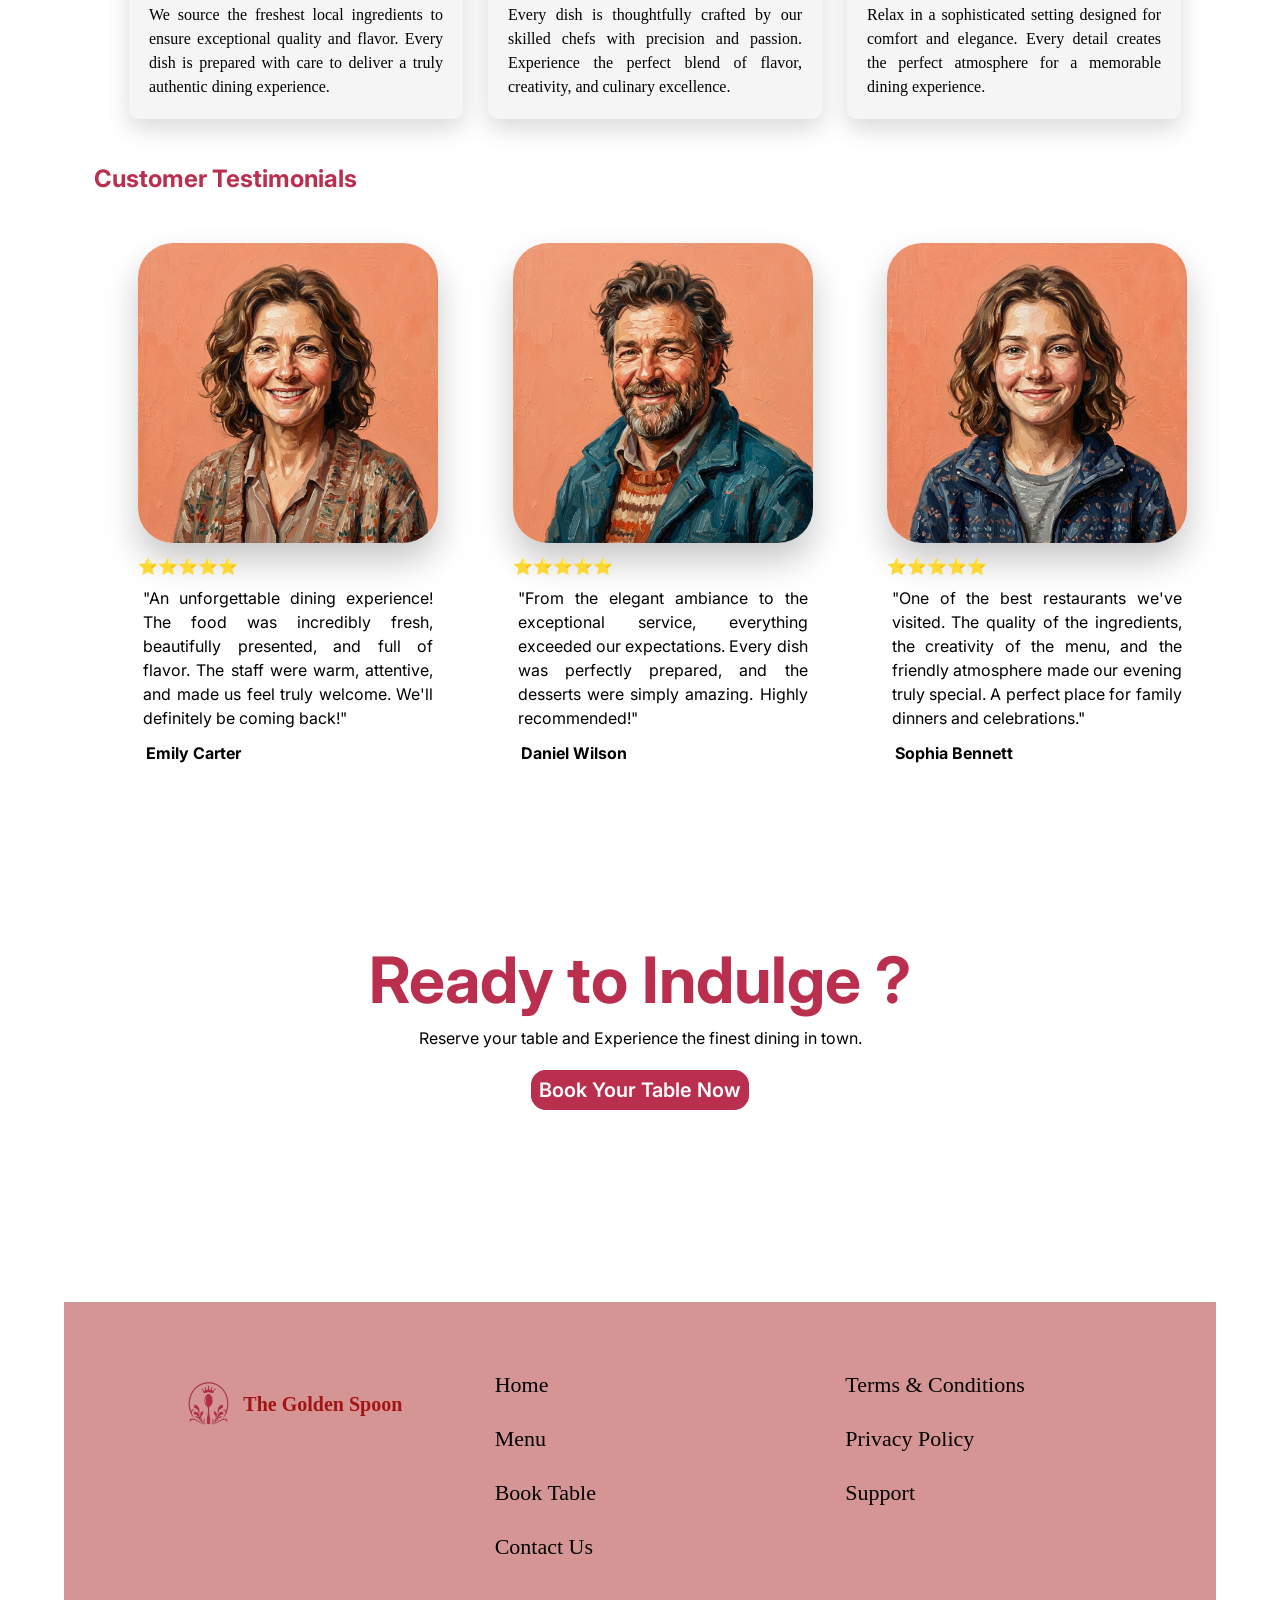
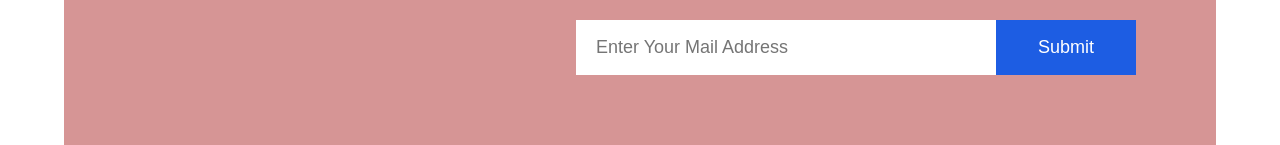
==== commit efd70004: "Fix HTML formatting and structure" ====
--- a/index.html
+++ b/index.html
@@ -15,7 +15,7 @@
     <Section>
         <div class="Navigation">
             <div class="logo">
-                <img src="Assessts/Images/homeimagenew.png" alt="Restaurant icon">
+                <img src="Assessts/Images/Icon_Tab_2removedbg.png" alt="Restaurant icon">
                 <h4>The Golden Spoon</h4>
             </div>
             <div class="navlinks">
@@ -32,7 +32,7 @@
     <section>
         <div class="HomeImg">
             <div class="homeimg">
-                <img src="./Assessts/Images/Icon_Tab_2removedbg.png" alt="Home Screen Big Image">
+                <img src="./Assessts/Images/homeimagenew.png" alt="Home Screen Big Image">
             </div>
             <div class="homeimgtxt">
                 <h1> A Refined Fine Dining Experience</h1>
